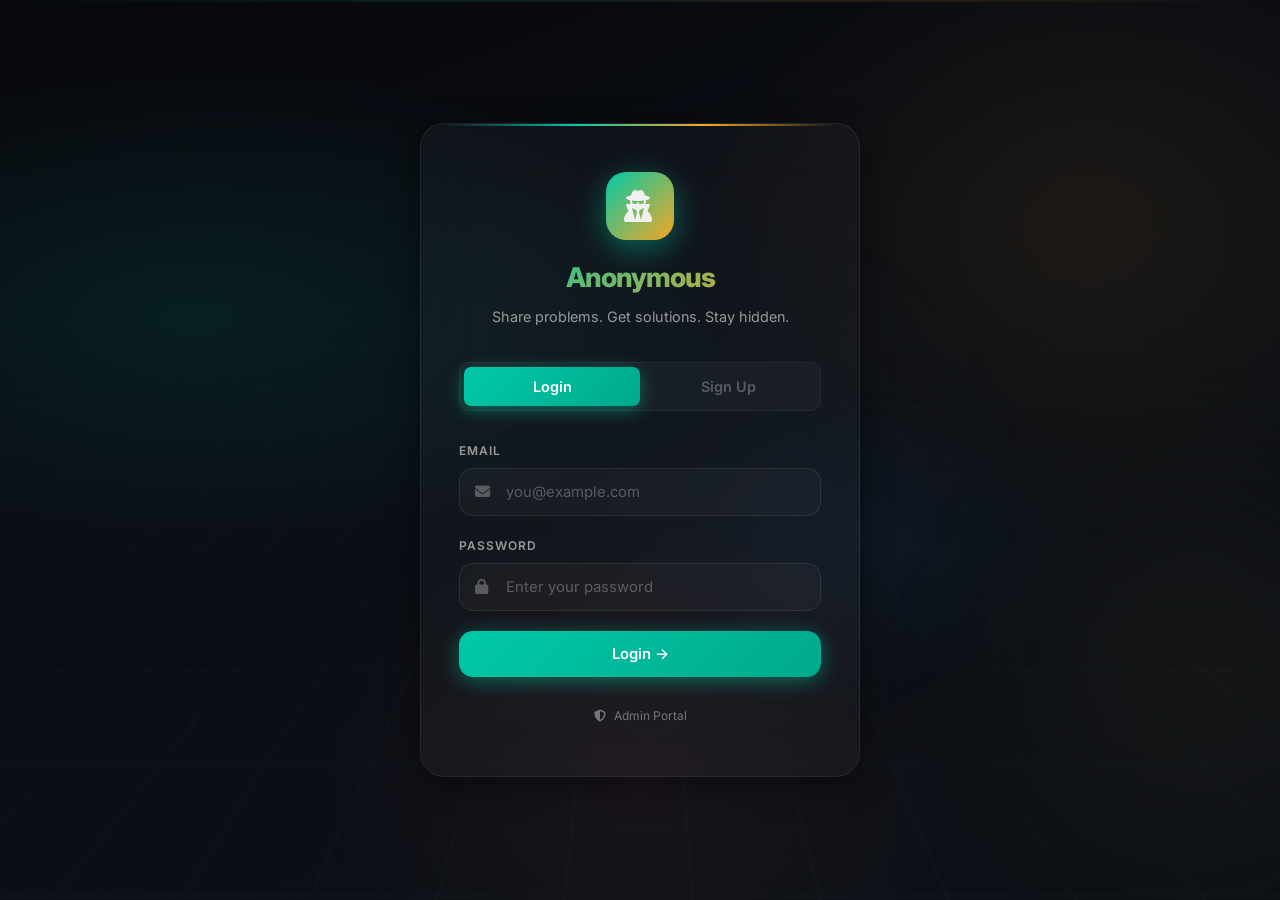
==== src/main/resources/static/index.html @ 9ffe168e "Move frontend to static resources for native Spring Boot serving and update Dockerfile" ====
<!DOCTYPE html>
<html lang="en">
<head>
  <meta charset="UTF-8">
  <meta name="viewport" content="width=device-width, initial-scale=1.0">
  <title>Anonymous &middot; Login</title>
  <link rel="stylesheet" href="css/glass.css">
  <link rel="stylesheet" href="https://cdnjs.cloudflare.com/ajax/libs/font-awesome/6.4.0/css/all.min.css">
</head>
<body data-page="auth">

  <div class="mesh-bg"></div>
  <div class="glow-orb"></div>
  <div class="glow-orb"></div>
  <div class="glow-orb"></div>
  <div class="scan-line"></div>

  <div class="auth-page page-wrapper">
    <div class="auth-glass glass-static">

      <div class="auth-logo">
        <div class="auth-logo-icon"><i class="fa-solid fa-user-secret"></i></div>
        <h1>Anonymous</h1>
        <p>Share problems. Get solutions. Stay hidden.</p>
      </div>

      <div class="auth-switcher">
        <button class="auth-switcher-btn active" id="tabLogin">Login</button>
        <button class="auth-switcher-btn" id="tabSignup">Sign Up</button>
      </div>

      <form id="formLogin">
        <div class="field">
          <label class="field-label">Email</label>
          <div class="field-input-wrap">
            <span class="field-icon"><i class="fa-solid fa-envelope"></i></span>
            <input class="field-input" type="email" id="lEmail" placeholder="you@example.com" required>
          </div>
        </div>
        <div class="field">
          <label class="field-label">Password</label>
          <div class="field-input-wrap">
            <span class="field-icon"><i class="fa-solid fa-lock"></i></span>
            <input class="field-input" type="password" id="lPass" placeholder="Enter your password" required>
          </div>
        </div>
        <button type="submit" class="btn btn-glow">Login →</button>
      </form>

      <form id="formSignup" class="hidden">
        <div class="field">
          <label class="field-label">Email</label>
          <div class="field-input-wrap">
            <span class="field-icon"><i class="fa-solid fa-envelope"></i></span>
            <input class="field-input" type="email" id="sEmail" placeholder="you@example.com" required>
          </div>
        </div>
        <div class="field">
          <label class="field-label">Password</label>
          <div class="field-input-wrap">
            <span class="field-icon"><i class="fa-solid fa-lock"></i></span>
            <input class="field-input" type="password" id="sPass" placeholder="Min 6 characters" required>
          </div>
        </div>
        <div class="field">
          <label class="field-label">Confirm Password</label>
          <div class="field-input-wrap">
            <span class="field-icon"><i class="fa-solid fa-lock"></i></span>
            <input class="field-input" type="password" id="sConfirm" placeholder="Re-enter password" required>
          </div>
        </div>

        <div class="field" style="display: flex; align-items: center; gap: 8px; margin-top: 10px; margin-bottom: 20px;">
          <input type="checkbox" id="termsCheck" required style="cursor: pointer;">
          <label for="termsCheck" style="font-size: 0.85rem; color: var(--text-2); cursor: pointer;">
            I agree to the <a href="#" style="color: var(--accent-1); text-decoration: underline;">Community Rules & Terms</a>
          </label>
        </div>

        <button type="submit" class="btn btn-glow">Create Account →</button>
      </form>

      <form id="formVerify" class="hidden">
        <div class="auth-logo" style="margin-bottom: 20px;">
           <p id="verifyMsg" style="font-size: 0.9rem; color: var(--accent-1);">Verification code sent to your email.</p>
        </div>
        <div class="field">
          <label class="field-label">6-Digit Code</label>
          <div class="field-input-wrap">
            <span class="field-icon"><i class="fa-solid fa-key"></i></span>
            <input class="field-input" type="text" id="vOtp" placeholder="Enter OTP" maxlength="6" required style="letter-spacing: 8px; text-align: center; font-weight: bold; font-size: 1.2rem;">
          </div>
        </div>
        <button type="submit" class="btn btn-glow">Verify & Continue →</button>
        <p style="text-align: center; margin-top: 15px; font-size: 0.8rem; color: var(--text-2);">
          Didn't get the code? <a href="#" id="resendBtn" style="color: var(--accent-1);">Resend OTP</a>
        </p>
      </form>

      <div style="margin-top: 25px; text-align: center;">
        <a href="admin.html" style="color: rgba(255,255,255,0.4); font-size: 0.75rem; text-decoration: none; transition: 0.3s;"><i class="fa-solid fa-shield-halved"></i> Admin Portal</a>
      </div>

    </div>
  </div>

  <script src="js/glass-app.js"></script>
</body>
</html>
---- src/main/resources/static/css/glass.css ----
@import url('https://fonts.googleapis.com/css2?family=Inter:wght@300;400;500;600;700;800;900&display=swap');

/* ═══════════════════════════════════════
   RESET & VARIABLES
   ═══════════════════════════════════════ */
   *,
   *::before,
   *::after {
     margin: 0;
     padding: 0;
     box-sizing: border-box;
   }
   
   :root {
     --accent: #00C9A7;
     --accent-light: #00E8C6;
     --accent-glow: rgba(0, 201, 167, 0.45);
     --accent-2: #F5A623;
     --accent-2-light: #FFBE4F;
     --accent-2-glow: rgba(245, 166, 35, 0.35);
     --accent-3: #FF6B6B;
     --accent-3-glow: rgba(255, 107, 107, 0.3);
     --glass-bg: rgba(255, 255, 255, 0.03);
     --glass-bg-hover: rgba(255, 255, 255, 0.07);
     --glass-border: rgba(255, 255, 255, 0.07);
     --glass-border-hover: rgba(255, 255, 255, 0.15);
     --glass-blur: 28px;
     --text: #F0F0F0;
     --text-dim: rgba(240, 240, 240, 0.6);
     --text-muted: rgba(240, 240, 240, 0.3);
     --danger: #FF6B6B;
     --success: #00C9A7;
     --warning: #F5A623;
     --info: #4DA6FF;
     --radius-xl: 24px;
     --radius-lg: 20px;
     --radius-md: 14px;
     --radius-sm: 10px;
     --radius-full: 50px;
     --shadow: 0 8px 32px rgba(0, 0, 0, 0.45);
     --shadow-glow: 0 0 40px rgba(0, 201, 167, 0.12);
     --transition: 0.35s cubic-bezier(0.25, 0.46, 0.45, 0.94);
     --font: 'Inter', -apple-system, BlinkMacSystemFont, 'Segoe UI', sans-serif;
   }
   
   /* @import moved to top of file for correct CSS behavior */
   
   html { scroll-behavior: smooth; }
   
   body {
     font-family: var(--font);
     color: var(--text);
     min-height: 100vh;
     overflow-x: hidden;
     line-height: 1.6;
     -webkit-font-smoothing: antialiased;
     background: #07080D;
   }
   
   a { text-decoration: none; color: inherit; }
   .hidden { display: none !important; }
   
   /* ═══════════════════════════════════════
      MESH GRADIENT BACKGROUND
      ═══════════════════════════════════════ */
   .mesh-bg {
     position: fixed;
     inset: 0;
     z-index: 0;
     pointer-events: none;
     overflow: hidden;
     background:
       radial-gradient(ellipse 80% 50% at 15% 35%, rgba(0, 201, 167, 0.1) 0%, transparent 55%),
       radial-gradient(ellipse 60% 70% at 85% 25%, rgba(245, 166, 35, 0.08) 0%, transparent 50%),
       radial-gradient(ellipse 50% 60% at 50% 85%, rgba(255, 107, 107, 0.06) 0%, transparent 50%),
       radial-gradient(ellipse 40% 40% at 70% 60%, rgba(77, 166, 255, 0.05) 0%, transparent 40%),
       linear-gradient(160deg, #07080D 0%, #0A0D14 40%, #0D1117 100%);
   }
   
   /* Hex Grid */
   .mesh-bg::before {
     content: '';
     position: absolute;
     inset: -50%;
     background-image:
       linear-gradient(rgba(0, 201, 167, 0.025) 1px, transparent 1px),
       linear-gradient(90deg, rgba(0, 201, 167, 0.025) 1px, transparent 1px);
     background-size: 50px 50px;
     animation: gridDrift 25s linear infinite;
     transform: perspective(500px) rotateX(60deg);
     transform-origin: center center;
   }
   
   @keyframes gridDrift {
     0% { transform: perspective(500px) rotateX(60deg) translateY(0); }
     100% { transform: perspective(500px) rotateX(60deg) translateY(50px); }
   }
   
   /* Star Particles */
   .mesh-bg::after {
     content: '';
     position: absolute;
     inset: 0;
     background-image:
       radial-gradient(1px 1px at 10% 20%, rgba(0, 232, 198, 0.35) 0%, transparent 100%),
       radial-gradient(1px 1px at 30% 60%, rgba(245, 166, 35, 0.3) 0%, transparent 100%),
       radial-gradient(1px 1px at 50% 30%, rgba(255, 255, 255, 0.2) 0%, transparent 100%),
       radial-gradient(1px 1px at 70% 70%, rgba(0, 201, 167, 0.3) 0%, transparent 100%),
       radial-gradient(1px 1px at 90% 40%, rgba(255, 255, 255, 0.2) 0%, transparent 100%),
       radial-gradient(1.5px 1.5px at 15% 80%, rgba(255, 107, 107, 0.25) 0%, transparent 100%),
       radial-gradient(1px 1px at 85% 15%, rgba(245, 166, 35, 0.25) 0%, transparent 100%),
       radial-gradient(1px 1px at 45% 85%, rgba(0, 201, 167, 0.2) 0%, transparent 100%),
       radial-gradient(1px 1px at 65% 10%, rgba(255, 255, 255, 0.15) 0%, transparent 100%),
       radial-gradient(1.5px 1.5px at 25% 45%, rgba(77, 166, 255, 0.2) 0%, transparent 100%);
     animation: twinkle 8s ease-in-out infinite alternate;
   }
   
   @keyframes twinkle {
     0% { opacity: 0.5; }
     50% { opacity: 1; }
     100% { opacity: 0.6; }
   }
   
   /* Glow Orbs */
   .glow-orb {
     position: fixed;
     border-radius: 50%;
     filter: blur(100px);
     pointer-events: none;
     z-index: 0;
     animation: orbPulse 12s ease-in-out infinite alternate;
     will-change: transform, opacity;
   }
   
   .glow-orb:nth-child(1) {
     width: 400px; height: 400px;
     background: rgba(0, 201, 167, 0.06);
     top: -5%; left: -5%;
     animation-duration: 15s;
   }
   
   .glow-orb:nth-child(2) {
     width: 300px; height: 300px;
     background: rgba(245, 166, 35, 0.05);
     bottom: 10%; right: -5%;
     animation-duration: 18s;
     animation-delay: -4s;
   }
   
   .glow-orb:nth-child(3) {
     width: 250px; height: 250px;
     background: rgba(77, 166, 255, 0.04);
     top: 40%; left: 50%;
     animation-duration: 20s;
     animation-delay: -8s;
   }
   
   @keyframes orbPulse {
     0% { opacity: 0.4; transform: scale(1); }
     50% { opacity: 0.8; transform: scale(1.15); }
     100% { opacity: 0.5; transform: scale(0.95); }
   }
   
   /* Scan Line */
   .scan-line {
     position: fixed;
     top: 0; left: 0; right: 0;
     height: 2px;
     background: linear-gradient(90deg, transparent, var(--accent), var(--accent-2), transparent);
     opacity: 0.12;
     z-index: 0;
     animation: scanMove 7s linear infinite;
     pointer-events: none;
     will-change: top;
   }
   
   @keyframes scanMove {
     0% { top: -2px; }
     100% { top: 100vh; }
   }
   
   /* ═══════════════════════════════════════
      GLASS CARD
      ═══════════════════════════════════════ */
   .glass {
     background: var(--glass-bg);
     backdrop-filter: blur(var(--glass-blur));
     -webkit-backdrop-filter: blur(var(--glass-blur));
     border: 1px solid var(--glass-border);
     border-radius: var(--radius-xl);
     box-shadow: var(--shadow);
     transition: var(--transition);
   }
   
   .glass:hover {
     background: var(--glass-bg-hover);
     border-color: var(--glass-border-hover);
     box-shadow: var(--shadow), var(--shadow-glow);
     transform: translateY(-3px);
   }
   
   .glass-static {
     background: var(--glass-bg);
     backdrop-filter: blur(var(--glass-blur));
     -webkit-backdrop-filter: blur(var(--glass-blur));
     border: 1px solid var(--glass-border);
     border-radius: var(--radius-xl);
     box-shadow: var(--shadow);
   }
   
   /* ═══════════════════════════════════════
      PAGE TRANSITIONS
      ═══════════════════════════════════════ */
   .page-wrapper {
     position: relative;
     z-index: 1;
     animation: fadeUp 0.6s cubic-bezier(0.16, 1, 0.3, 1) both;
   }
   
   @keyframes fadeUp {
     from { opacity: 0; transform: translateY(40px) scale(0.98); }
     to { opacity: 1; transform: translateY(0) scale(1); }
   }
   
   /* ═══════════════════════════════════════
      NAVBAR
      ═══════════════════════════════════════ */
   .nav {
     position: sticky;
     top: 0;
     z-index: 200;
     padding: 14px 0;
   }
   
   .nav-inner {
     max-width: 1280px;
     margin: 0 auto;
     padding: 10px 28px;
     display: flex;
     justify-content: space-between;
     align-items: center;
     background: rgba(7, 8, 13, 0.75);
     backdrop-filter: blur(30px);
     -webkit-backdrop-filter: blur(30px);
     border: 1px solid rgba(255, 255, 255, 0.05);
     border-radius: var(--radius-full);
   }
   
   .nav-brand {
     display: flex;
     align-items: center;
     gap: 12px;
     font-weight: 800;
     font-size: 1.15rem;
     letter-spacing: -0.5px;
   }
   
   .nav-brand-icon {
     width: 36px; height: 36px;
     background: linear-gradient(135deg, var(--accent), var(--accent-2));
     border-radius: 11px;
     display: grid;
     place-items: center;
     font-size: 1rem;
     box-shadow: 0 4px 15px var(--accent-glow);
   }
   
   .nav-links {
     display: flex;
     align-items: center;
     gap: 6px;
   }
   
   .nav-link {
     padding: 8px 18px;
     border-radius: var(--radius-full);
     font-size: 0.85rem;
     font-weight: 500;
     color: var(--text-dim);
     transition: var(--transition);
     cursor: pointer;
     border: none;
     background: none;
   }
   
   .nav-link:hover,
   .nav-link.active {
     color: var(--text);
     background: rgba(255, 255, 255, 0.06);
   }
   
   /* ═══════════════════════════════════════
      DROPDOWN MENU (Profile & Category)
      ═══════════════════════════════════════ */
   .dropdown {
     position: relative;
   }
   
   .dropdown-trigger {
     display: flex;
     align-items: center;
     gap: 8px;
     padding: 6px 16px 6px 8px;
     background: rgba(255, 255, 255, 0.05);
     border: 1px solid rgba(255, 255, 255, 0.08);
     border-radius: var(--radius-full);
     cursor: pointer;
     transition: var(--transition);
     font-family: var(--font);
     font-size: 0.85rem;
     font-weight: 500;
     color: var(--text);
   }
   
   .dropdown-trigger:hover {
     background: rgba(255, 255, 255, 0.1);
     border-color: rgba(255, 255, 255, 0.15);
   }
   
   .dropdown-trigger .trigger-avatar {
     width: 30px; height: 30px;
     background: linear-gradient(135deg, var(--accent), var(--accent-2));
     border-radius: 50%;
     display: grid;
     place-items: center;
     font-size: 0.75rem;
     font-weight: 700;
   }
   
   .dropdown-trigger .trigger-arrow {
     font-size: 0.6rem;
     transition: var(--transition);
     margin-left: 4px;
   }
   
   .dropdown.open .trigger-arrow {
     transform: rotate(180deg);
   }
   
   .dropdown-trigger .trigger-icon {
     width: 30px; height: 30px;
     background: rgba(0, 201, 167, 0.12);
     border-radius: var(--radius-sm);
     display: grid;
     place-items: center;
     font-size: 0.85rem;
   }
   
   .dropdown-menu {
     position: absolute;
     top: calc(100% + 10px);
     right: 0;
     min-width: 240px;
     background: rgba(12, 14, 22, 0.96);
     backdrop-filter: blur(30px);
     -webkit-backdrop-filter: blur(30px);
     border: 1px solid rgba(255, 255, 255, 0.08);
     border-radius: var(--radius-lg);
     box-shadow: 0 20px 60px rgba(0, 0, 0, 0.6), 0 0 30px rgba(0, 201, 167, 0.06);
     padding: 8px;
     opacity: 0;
     visibility: hidden;
     transform: translateY(-10px) scale(0.96);
     transition: var(--transition);
     z-index: 300;
   }
   
   .dropdown.open .dropdown-menu {
     opacity: 1;
     visibility: visible;
     transform: translateY(0) scale(1);
   }
   
   .dropdown-menu.left-align {
     left: 0;
     right: auto;
   }
   
   .dropdown-header {
     padding: 14px 16px;
     border-bottom: 1px solid rgba(255, 255, 255, 0.06);
     margin-bottom: 6px;
   }
   
   .dropdown-header .dh-name {
     font-weight: 700;
     font-size: 0.95rem;
     margin-bottom: 2px;
   }
   
   .dropdown-header .dh-email {
     font-size: 0.78rem;
     color: var(--text-muted);
   }
   
   .dropdown-header .dh-badge {
     display: inline-flex;
     align-items: center;
     gap: 4px;
     margin-top: 8px;
     padding: 3px 10px;
     background: rgba(0, 201, 167, 0.12);
     border-radius: var(--radius-full);
     font-size: 0.7rem;
     font-weight: 600;
     color: var(--success);
   }
   
   .dropdown-item {
     display: flex;
     align-items: center;
     gap: 12px;
     width: 100%;
     padding: 11px 16px;
     border: none;
     background: none;
     color: var(--text-dim);
     font-family: var(--font);
     font-size: 0.88rem;
     font-weight: 500;
     cursor: pointer;
     border-radius: var(--radius-sm);
     transition: var(--transition);
     text-align: left;
   }
   
   .dropdown-item:hover {
     background: rgba(255, 255, 255, 0.06);
     color: var(--text);
   }
   
   .dropdown-item .di-icon {
     width: 32px; height: 32px;
     background: rgba(255, 255, 255, 0.04);
     border-radius: var(--radius-sm);
     display: grid;
     place-items: center;
     font-size: 0.9rem;
     flex-shrink: 0;
   }
   
   .dropdown-item.active {
     background: rgba(0, 201, 167, 0.08);
     color: var(--accent-light);
   }
   
   .dropdown-item.active .di-icon {
     background: rgba(0, 201, 167, 0.15);
   }
   
   .dropdown-item.danger { color: var(--danger); }
   .dropdown-item.danger:hover { background: rgba(255, 107, 107, 0.1); }
   
   .dropdown-divider {
     height: 1px;
     background: rgba(255, 255, 255, 0.06);
     margin: 6px 0;
   }
   
   /* Category label on dropdown trigger */
   .cat-label {
     max-width: 100px;
     overflow: hidden;
     text-overflow: ellipsis;
     white-space: nowrap;
   }
   
   /* ═══════════════════════════════════════
      CONTAINER
      ═══════════════════════════════════════ */
   .container {
     max-width: 1280px;
     margin: 0 auto;
     padding: 0 24px;
   }
   
   /* ═══════════════════════════════════════
      AUTH PAGE
      ═══════════════════════════════════════ */
   .auth-page {
     min-height: 100vh;
     display: grid;
     place-items: center;
     padding: 24px;
   }
   
   .auth-glass {
     width: 100%;
     max-width: 440px;
     padding: 48px 38px;
     position: relative;
     overflow: hidden;
   }
   
   .auth-glass::after {
     content: '';
     position: absolute;
     top: 0; left: 0; right: 0;
     height: 2px;
     background: linear-gradient(90deg, transparent 5%, var(--accent) 35%, var(--accent-2) 65%, transparent 95%);
   }
   
   .auth-logo {
     text-align: center;
     margin-bottom: 34px;
   }
   
   .auth-logo-icon {
     width: 68px; height: 68px;
     background: linear-gradient(135deg, var(--accent), var(--accent-2));
     border-radius: 20px;
     display: grid;
     place-items: center;
     font-size: 2rem;
     margin: 0 auto 16px;
     box-shadow: 0 8px 30px var(--accent-glow);
     animation: logoBreath 4s ease-in-out infinite alternate;
   }
   
   @keyframes logoBreath {
     from { box-shadow: 0 8px 30px var(--accent-glow); transform: scale(1); }
     to { box-shadow: 0 12px 50px rgba(0, 201, 167, 0.5); transform: scale(1.04); }
   }
   
   .auth-logo h1 {
     font-size: 1.7rem;
     font-weight: 800;
     letter-spacing: -1px;
     background: linear-gradient(135deg, var(--accent), var(--accent-2));
     -webkit-background-clip: text;
     -webkit-text-fill-color: transparent;
     background-clip: text;
   }
   
   .auth-logo p {
     color: var(--text-dim);
     font-size: 0.9rem;
     margin-top: 5px;
   }
   
   /* Switcher */
   .auth-switcher {
     display: flex;
     background: rgba(255, 255, 255, 0.03);
     border-radius: var(--radius-sm);
     padding: 4px;
     margin-bottom: 30px;
     border: 1px solid rgba(255, 255, 255, 0.05);
   }
   
   .auth-switcher-btn {
     flex: 1;
     padding: 11px;
     text-align: center;
     font-weight: 600;
     font-size: 0.9rem;
     color: var(--text-muted);
     border: none;
     background: none;
     border-radius: 7px;
     cursor: pointer;
     transition: var(--transition);
     font-family: var(--font);
   }
   
   .auth-switcher-btn.active {
     background: linear-gradient(135deg, var(--accent), #00a98c);
     color: #fff;
     box-shadow: 0 4px 18px var(--accent-glow);
   }
   
   /* ═══════════════════════════════════════
      FORM ELEMENTS
      ═══════════════════════════════════════ */
   .field {
     margin-bottom: 20px;
   }
   
   .field-label {
     display: block;
     font-size: 0.75rem;
     font-weight: 600;
     color: var(--text-dim);
     text-transform: uppercase;
     letter-spacing: 1px;
     margin-bottom: 8px;
   }
   
   .field-input-wrap {
     position: relative;
   }
   
   .field-icon {
     position: absolute;
     left: 16px;
     top: 50%;
     transform: translateY(-50%);
     font-size: 0.95rem;
     color: var(--text-muted);
     pointer-events: none;
     transition: var(--transition);
   }
   
   .field-input {
     width: 100%;
     padding: 14px 16px 14px 46px;
     background: rgba(255, 255, 255, 0.03);
     border: 1px solid rgba(255, 255, 255, 0.08);
     border-radius: var(--radius-md);
     color: var(--text);
     font-size: 0.93rem;
     font-family: var(--font);
     outline: none;
     transition: var(--transition);
   }
   
   .field-input:focus {
     border-color: var(--accent);
     background: rgba(0, 201, 167, 0.04);
     box-shadow: 0 0 0 4px rgba(0, 201, 167, 0.08);
   }
   
   .field-input:focus ~ .field-icon {
     color: var(--accent-light);
   }
   
   .field-input::placeholder { color: var(--text-muted); }
   .field-input--plain { padding-left: 16px; }
   
   .field-textarea {
     width: 100%;
     padding: 16px;
     background: rgba(255, 255, 255, 0.03);
     border: 1px solid rgba(255, 255, 255, 0.08);
     border-radius: var(--radius-md);
     color: var(--text);
     font-size: 0.93rem;
     font-family: var(--font);
     outline: none;
     transition: var(--transition);
     min-height: 130px;
     resize: vertical;
     line-height: 1.7;
   }
   
   .field-textarea:focus {
     border-color: var(--accent);
     background: rgba(0, 201, 167, 0.04);
     box-shadow: 0 0 0 4px rgba(0, 201, 167, 0.08);
   }
   
   .field-textarea::placeholder { color: var(--text-muted); }
   
   /* ═══════════════════════════════════════
      BUTTONS
      ═══════════════════════════════════════ */
   .btn {
     display: inline-flex;
     align-items: center;
     justify-content: center;
     gap: 8px;
     padding: 14px 28px;
     font-family: var(--font);
     font-size: 0.93rem;
     font-weight: 600;
     border: none;
     border-radius: var(--radius-md);
     cursor: pointer;
     transition: var(--transition);
     position: relative;
     overflow: hidden;
   }
   
   .btn::after {
     content: '';
     position: absolute;
     inset: 0;
     background: linear-gradient(135deg, rgba(255,255,255,0.12), transparent);
     opacity: 0;
     transition: var(--transition);
   }
   
   .btn:hover::after { opacity: 1; }
   
   .btn-glow {
     background: linear-gradient(135deg, var(--accent), #00a98c);
     color: #fff;
     box-shadow: 0 4px 20px var(--accent-glow);
     width: 100%;
   }
   
   .btn-glow:hover {
     transform: translateY(-3px);
     box-shadow: 0 8px 40px rgba(0, 201, 167, 0.5);
   }
   
   .btn-glow:active { transform: translateY(-1px); }
   
   .btn-amber {
     background: linear-gradient(135deg, var(--accent-2), #e09422);
     color: #fff;
     box-shadow: 0 4px 20px var(--accent-2-glow);
   }
   
   .btn-amber:hover {
     transform: translateY(-3px);
     box-shadow: 0 8px 35px rgba(245, 166, 35, 0.5);
   }
   
   .btn-ghost {
     background: rgba(255, 255, 255, 0.04);
     color: var(--text);
     border: 1px solid rgba(255, 255, 255, 0.08);
   }
   
   .btn-ghost:hover {
     background: rgba(255, 255, 255, 0.1);
     border-color: rgba(255, 255, 255, 0.15);
     transform: translateY(-2px);
   }
   
   .btn-sm {
     padding: 9px 18px;
     font-size: 0.82rem;
     border-radius: var(--radius-sm);
   }
   
   .btn-pill { border-radius: var(--radius-full); }
   
   /* ═══════════════════════════════════════
      USERNAME PAGE
      ═══════════════════════════════════════ */
   .username-page {
     min-height: 100vh;
     display: grid;
     place-items: center;
     padding: 24px;
   }
   
   .username-glass {
     width: 100%;
     max-width: 500px;
     padding: 48px 40px;
     text-align: center;
   }
   
   .username-emoji {
     font-size: 3.8rem;
     margin-bottom: 14px;
     animation: maskFloat 3s ease-in-out infinite;
   }
   
   @keyframes maskFloat {
     0%, 100% { transform: translateY(0) rotate(0deg); }
     33% { transform: translateY(-8px) rotate(-3deg); }
     66% { transform: translateY(-4px) rotate(3deg); }
   }
   
   .username-glass h2 {
     font-size: 1.5rem;
     font-weight: 800;
     letter-spacing: -0.5px;
     margin-bottom: 6px;
   }
   
   .username-glass .subtitle {
     color: var(--text-dim);
     font-size: 0.9rem;
     margin-bottom: 30px;
     line-height: 1.6;
   }
   
   .gen-badge {
     display: inline-flex;
     align-items: center;
     gap: 10px;
     background: rgba(0, 201, 167, 0.1);
     border: 1px dashed rgba(0, 201, 167, 0.35);
     padding: 14px 28px;
     border-radius: var(--radius-full);
     margin-bottom: 18px;
     font-size: 1.08rem;
     font-weight: 700;
     color: var(--accent-light);
     letter-spacing: 0.3px;
     transition: var(--transition);
   }
   
   .gen-badge.pop { animation: popBounce 0.4s ease; }
   
   @keyframes popBounce {
     0% { transform: scale(0.8); opacity: 0.4; }
     60% { transform: scale(1.1); }
     100% { transform: scale(1); opacity: 1; }
   }
   
   .divider-or {
     display: flex;
     align-items: center;
     gap: 16px;
     margin: 24px 0;
     color: var(--text-muted);
     font-size: 0.75rem;
     text-transform: uppercase;
     letter-spacing: 2px;
   }
   
   .divider-or::before,
   .divider-or::after {
     content: '';
     flex: 1;
     height: 1px;
     background: rgba(255, 255, 255, 0.06);
   }
   
   /* ═══════════════════════════════════════
      DASHBOARD
      ═══════════════════════════════════════ */
   .dash-section {
     padding: 50px 0 120px;
   }
   
   .dash-hero {
     text-align: center;
     margin-bottom: 50px;
   }
   
   .dash-hero h1 {
     font-size: 2.3rem;
     font-weight: 900;
     letter-spacing: -1.5px;
     margin-bottom: 6px;
   }
   
   .dash-hero h1 span {
     background: linear-gradient(135deg, var(--accent), var(--accent-2), var(--accent-3));
     -webkit-background-clip: text;
     -webkit-text-fill-color: transparent;
     background-clip: text;
   }
   
   .dash-hero p {
     color: var(--text-dim);
     font-size: 1.05rem;
   }
   
   .stats-row {
     display: grid;
     grid-template-columns: repeat(4, 1fr);
     gap: 20px;
     margin-bottom: 50px;
   }
   
   .stat-glass {
     padding: 28px 22px;
     text-align: center;
     cursor: default;
   }
   
   .stat-glass .stat-emoji {
     font-size: 2.2rem;
     margin-bottom: 10px;
     display: block;
   }
   
   .stat-glass .stat-val {
     font-size: 2.4rem;
     font-weight: 900;
     letter-spacing: -2px;
     background: linear-gradient(135deg, var(--accent), var(--accent-2));
     -webkit-background-clip: text;
     -webkit-text-fill-color: transparent;
     background-clip: text;
     line-height: 1.1;
   }
   
   .stat-glass .stat-lbl {
     color: var(--text-dim);
     font-size: 0.8rem;
     margin-top: 6px;
     font-weight: 500;
   }
   
   .dash-cta { text-align: center; }
   
   /* ═══════════════════════════════════════
      COMMUNITY LAYOUT
      ═══════════════════════════════════════ */
   .community-section {
     padding: 28px 0 120px;
   }
   
   .community-grid {
     display: grid;
     grid-template-columns: 250px 1fr;
     gap: 26px;
     align-items: start;
   }
   
   .community-grid aside {
     position: sticky;
     top: 88px;
     max-height: calc(100vh - 120px);
     overflow-y: auto;
     display: flex;
     flex-direction: column;
     gap: 14px;
   }
   
   /* Hide scrollbar for cleaner look if it needs to scroll */
   .community-grid aside::-webkit-scrollbar {
     display: none;
   }
   .community-grid aside {
     -ms-overflow-style: none;
     scrollbar-width: none;
   }
   
   /* Sidebar */
   .sidebar-glass {
     padding: 22px;
   }
   
   .sidebar-title {
     font-size: 0.7rem;
     font-weight: 700;
     text-transform: uppercase;
     letter-spacing: 1.5px;
     color: var(--text-muted);
     margin-bottom: 14px;
   }
   
   .filter-item {
     display: flex;
     align-items: center;
     gap: 10px;
     width: 100%;
     padding: 10px 14px;
     border: none;
     background: none;
     color: var(--text-dim);
     font-family: var(--font);
     font-size: 0.85rem;
     font-weight: 500;
     cursor: pointer;
     border-radius: var(--radius-sm);
     transition: var(--transition);
     text-align: left;
     position: relative;
   }
   
   .filter-item:hover {
     background: rgba(255, 255, 255, 0.04);
     color: var(--text);
   }
   
   .filter-item.active {
     background: rgba(0, 201, 167, 0.1);
     color: var(--text);
   }
   
   .filter-item.active::before {
     content: '';
     position: absolute;
     left: 0; top: 6px; bottom: 6px;
     width: 3px;
     background: var(--accent);
     border-radius: 3px;
   }
   
   .filter-item .f-count {
     margin-left: auto;
     font-size: 0.7rem;
     background: rgba(255, 255, 255, 0.04);
     padding: 2px 9px;
     border-radius: var(--radius-full);
     color: var(--text-muted);
   }
   
   .rules-glass {
     padding: 18px;
     margin-top: 0; 
   }
   
   .rules-glass p {
     font-size: 0.8rem;
     color: var(--text-dim);
     line-height: 2;
   }
   
   /* Feed */
   .feed { min-width: 0; }

   /* Search Bar */
   .search-bar-section {
     margin-bottom: 22px;
   }

   .search-bar-glass {
     padding: 14px 20px;
   }

   .search-input-wrapper {
     position: relative;
     display: flex;
     align-items: center;
   }

   .search-icon {
     position: absolute;
     left: 12px;
     font-size: 0.95rem;
     color: var(--text-muted);
     pointer-events: none;
     transition: var(--transition);
   }

   .search-input {
     width: 100%;
     padding: 11px 16px 11px 40px;
     background: rgba(0, 201, 167, 0.03);
     border: 1px solid rgba(0, 201, 167, 0.2);
     border-radius: var(--radius-md);
     color: var(--text);
     font-size: 0.93rem;
     font-family: var(--font);
     outline: none;
     transition: var(--transition);
   }

   .search-input::placeholder {
     color: var(--text-muted);
   }

   .search-input:focus {
     border-color: var(--accent);
     background: rgba(0, 201, 167, 0.08);
     box-shadow: 0 0 0 3px rgba(0, 201, 167, 0.12);
   }

   .search-input:focus ~ .search-icon {
     color: var(--accent-light);
   }

   .search-clear-btn {
     position: absolute;
     right: 12px;
     width: 28px;
     height: 28px;
     border: none;
     background: rgba(255, 107, 107, 0.12);
     border-radius: var(--radius-sm);
     color: var(--danger);
     cursor: pointer;
     display: flex;
     align-items: center;
     justify-content: center;
     transition: var(--transition);
   }

   .search-clear-btn:hover {
     background: var(--danger);
     color: white;
   }

   /* Search Suggestions */
   .search-suggestions {
     margin-top: 15px;
     padding-top: 15px;
     border-top: 1px solid var(--glass-border);
     animation: fadeInDown 0.3s ease;
   }

   .suggestion-header {
     font-size: 0.75rem;
     text-transform: uppercase;
     letter-spacing: 1px;
     color: var(--text-muted);
     margin-bottom: 12px;
     font-weight: 600;
   }

   .suggestion-chips {
     display: flex;
     flex-wrap: wrap;
     gap: 8px;
   }

   .suggestion-chip {
     padding: 6px 14px;
     background: rgba(255, 255, 255, 0.05);
     border: 1px solid var(--glass-border);
     border-radius: var(--radius-full);
     font-size: 0.82rem;
     color: var(--text-dim);
     cursor: pointer;
     transition: var(--transition);
     user-select: none;
   }

   .suggestion-chip:hover {
     background: rgba(0, 201, 167, 0.1);
     border-color: var(--accent);
     color: var(--accent-light);
     transform: translateY(-2px);
   }

   @keyframes fadeInDown {
     from { opacity: 0; transform: translateY(-10px); }
     to { opacity: 1; transform: translateY(0); }
   }
   
   /* Composer */
   .composer-glass {
     padding: 26px;
     margin-bottom: 22px;
     position: relative;
     overflow: hidden;
   }
   
   .composer-glass::before {
     content: '';
     position: absolute;
     top: 0; left: 0; right: 0;
     height: 2px;
     background: linear-gradient(90deg, var(--accent), var(--accent-2));
     opacity: 0.6;
   }
   
   .composer-header {
     display: flex;
     align-items: center;
     gap: 14px;
     margin-bottom: 20px;
   }
   
   .composer-avatar {
     width: 44px; height: 44px;
     background: linear-gradient(135deg, var(--accent), var(--accent-2));
     border-radius: 50%;
     display: grid;
     place-items: center;
     font-size: 1.3rem;
     flex-shrink: 0;
   }
   
   .composer-header span {
     color: var(--text-dim);
     font-size: 0.92rem;
   }
   
   .tag-row {
     display: flex;
     gap: 8px;
     flex-wrap: wrap;
     margin-bottom: 16px;
   }
   
   .tag-chip {
     padding: 7px 16px;
     border-radius: var(--radius-full);
     font-size: 0.78rem;
     font-weight: 600;
     font-family: var(--font);
     cursor: pointer;
     border: 1px solid rgba(255, 255, 255, 0.08);
     background: rgba(255, 255, 255, 0.03);
     color: var(--text-dim);
     transition: var(--transition);
   }
   
   .tag-chip:hover {
     background: rgba(255, 255, 255, 0.06);
     color: var(--text);
   }
   
   .tag-chip.active {
     border-color: var(--accent);
     color: var(--accent-light);
     background: rgba(0, 201, 167, 0.1);
   }

   /* Keyword Tags Input */
   .keyword-tags-input-wrapper {
     background: rgba(255, 255, 255, 0.03);
     border: 1px solid var(--glass-border);
     border-radius: var(--radius-md);
     padding: 8px 12px;
     display: flex;
     flex-wrap: wrap;
     gap: 8px;
     min-height: 48px;
     transition: var(--transition);
   }

   .keyword-tags-input-wrapper:focus-within {
     border-color: var(--accent);
     background: rgba(255, 255, 255, 0.06);
     box-shadow: 0 0 0 3px rgba(0, 201, 167, 0.1);
   }

   .keyword-tags {
     display: flex;
     flex-wrap: wrap;
     gap: 6px;
   }

   .keyword-tag {
     background: rgba(0, 201, 167, 0.15);
     color: var(--accent-light);
     padding: 4px 10px;
     border-radius: var(--radius-sm);
     font-size: 0.75rem;
     display: flex;
     align-items: center;
     gap: 6px;
     border: 1px solid rgba(0, 201, 167, 0.2);
   }

   .keyword-tag i {
     font-size: 0.7rem;
     cursor: pointer;
     opacity: 0.7;
     transition: 0.2s;
   }

   .keyword-tag i:hover {
     opacity: 1;
     color: var(--danger);
   }

   #mKeywords {
     border: none !important;
     background: transparent !important;
     padding: 4px 0 !important;
     flex: 1;
     min-width: 100px;
     color: var(--text);
     box-shadow: none !important;
   }

   /* Composer Keyword Suggestions */
   .composer-suggestions {
     display: flex;
     flex-wrap: wrap;
     gap: 6px;
     margin-top: 8px;
   }

   .comp-suggestion {
     font-size: 0.7rem;
     padding: 4px 10px;
     background: rgba(255, 255, 255, 0.04);
     border: 1px solid var(--glass-border);
     border-radius: var(--radius-sm);
     color: var(--text-muted);
     cursor: pointer;
     transition: var(--transition);
   }

   .comp-suggestion:hover {
     background: rgba(0, 201, 167, 0.08);
     border-color: var(--accent);
     color: var(--accent-light);
   }

   .post-keyword-display {
     display: flex;
     gap: 6px;
     margin-top: 8px;
     flex-wrap: wrap;
   }

   .post-keyword-pill {
     font-size: 0.7rem;
     background: rgba(255, 255, 255, 0.05);
     padding: 2px 8px;
     border-radius: 4px;
     color: var(--text-muted);
     border: 1px solid var(--glass-border);
   }

   .tag-chip[data-tag="urgent"].active {
     border-color: var(--danger); color: var(--danger);
     background: rgba(255, 107, 107, 0.1);
   }
   .tag-chip[data-tag="help"].active {
     border-color: var(--warning); color: var(--warning);
     background: rgba(245, 166, 35, 0.1);
   }
   .tag-chip[data-tag="discussion"].active {
     border-color: var(--info); color: var(--info);
     background: rgba(77, 166, 255, 0.1);
   }
   .tag-chip[data-tag="advice"].active {
     border-color: #E991E3; color: #E991E3;
     background: rgba(233, 145, 227, 0.1);
   }
   
   .composer-footer {
     display: flex;
     justify-content: space-between;
     align-items: center;
     margin-top: 16px;
   }
   
   /* Toggle */
   .toggle-wrap {
     display: flex;
     align-items: center;
     gap: 10px;
     font-size: 0.83rem;
     color: var(--text-dim);
   }
   
   .toggle {
     position: relative;
     width: 44px; height: 24px;
   }
   
   .toggle input {
     opacity: 0; width: 0; height: 0; position: absolute;
   }
   
   .toggle-track {
     position: absolute;
     inset: 0;
     background: rgba(255, 255, 255, 0.06);
     border: 1px solid rgba(255, 255, 255, 0.1);
     border-radius: 24px;
     cursor: pointer;
     transition: var(--transition);
   }
   
   .toggle-track::before {
     content: '';
     position: absolute;
     width: 18px; height: 18px;
     left: 2px; top: 2px;
     background: var(--text-muted);
     border-radius: 50%;
     transition: var(--transition);
   }
   
   .toggle input:checked + .toggle-track {
     background: var(--accent);
     border-color: var(--accent);
   }
   
   .toggle input:checked + .toggle-track::before {
     transform: translateX(20px);
     background: white;
   }
   
   /* ═══════════════════════════════════════
      POST CARDS
      ═══════════════════════════════════════ */
   .post-glass {
     padding: 24px;
     margin-bottom: 16px;
     cursor: default;
   }
   
   .post-top {
     display: flex;
     justify-content: space-between;
     align-items: flex-start;
     margin-bottom: 12px;
   }
   
   .post-user {
     display: flex;
     align-items: center;
     gap: 11px;
   }
   
   .post-avatar {
     width: 38px; height: 38px;
     border-radius: 50%;
     display: grid;
     place-items: center;
     font-size: 0.9rem;
     font-weight: 700;
     flex-shrink: 0;
   }
   
   .post-avatar.av-teal { background: linear-gradient(135deg, #00C9A7, #00a98c); }
   .post-avatar.av-amber { background: linear-gradient(135deg, #F5A623, #e09422); }
   .post-avatar.av-coral { background: linear-gradient(135deg, #FF6B6B, #d05050); }
   .post-avatar.av-sky { background: linear-gradient(135deg, #4DA6FF, #2980b9); }
   .post-avatar.av-pink { background: linear-gradient(135deg, #E991E3, #c76ec2); }
   
   .post-name { font-weight: 600; font-size: 0.9rem; }
   .post-time { font-size: 0.75rem; color: var(--text-muted); }
   
   .post-tag {
     padding: 4px 13px;
     border-radius: var(--radius-full);
     font-size: 0.7rem;
     font-weight: 700;
     text-transform: uppercase;
     letter-spacing: 0.5px;
   }
   
   .post-tag.t-urgent { background: rgba(255, 107, 107, 0.12); color: var(--danger); }
   .post-tag.t-help { background: rgba(245, 166, 35, 0.12); color: var(--warning); }
   .post-tag.t-discussion { background: rgba(77, 166, 255, 0.12); color: var(--info); }
   .post-tag.t-advice { background: rgba(233, 145, 227, 0.12); color: #E991E3; }
   .post-tag.t-general { background: rgba(255, 255, 255, 0.06); color: var(--text-dim); }
   
   .post-title {
     font-size: 1.1rem;
     font-weight: 700;
     margin-bottom: 6px;
     letter-spacing: -0.3px;
     line-height: 1.4;
   }
   
   .post-body {
     color: var(--text-dim);
     font-size: 0.9rem;
     line-height: 1.75;
     margin-bottom: 16px;
   }
   
   .post-actions {
     display: flex;
     align-items: center;
     gap: 6px;
     padding-top: 14px;
     border-top: 1px solid rgba(255, 255, 255, 0.04);
   }
   
   .act-btn {
     display: flex;
     align-items: center;
     gap: 6px;
     padding: 7px 14px;
     border: none;
     background: none;
     color: var(--text-muted);
     font-family: var(--font);
     font-size: 0.8rem;
     font-weight: 500;
     cursor: pointer;
     border-radius: var(--radius-sm);
     transition: var(--transition);
   }
   
   .act-btn:hover {
     background: rgba(255, 255, 255, 0.04);
     color: var(--text);
   }
   
   .act-btn.liked { color: #FF6B6B; }
   
   /* Responses */
   .responses-wrap {
     margin-top: 14px;
     padding-top: 12px;
     border-top: 1px solid rgba(255, 255, 255, 0.04);
   }
   
   .resp-item {
     display: flex;
     gap: 11px;
     padding: 11px 0;
     align-items: flex-start;
   }

   .helpful-btn {
     background: transparent;
     border: none;
     color: var(--text-muted);
     cursor: pointer;
     font-size: 1rem;
     padding: 4px;
     transition: var(--transition);
     opacity: 0.4;
   }

   .helpful-btn:hover, .helpful-btn.active {
     opacity: 1;
     color: var(--success);
   }

   .helpful-badge {
     color: var(--success);
     font-size: 0.9rem;
     padding: 4px;
   }
   
   .resp-item + .resp-item {
     border-top: 1px solid rgba(255, 255, 255, 0.03);
   }
   
   .resp-av {
     width: 30px; height: 30px;
     border-radius: 50%;
     background: rgba(0, 201, 167, 0.1);
     display: grid;
     place-items: center;
     font-size: 0.72rem;
     flex-shrink: 0;
     color: var(--accent-light);
     font-weight: 700;
   }
   
   .resp-name {
     font-weight: 600;
     font-size: 0.8rem;
     margin-bottom: 2px;
   }
   
   .resp-name span {
     color: var(--text-muted);
     font-weight: 400;
     font-size: 0.72rem;
   }

   .resp-actions {
     margin-top: 4px;
   }

   .nested-reply-btn {
     background: transparent;
     border: none;
     color: var(--text-muted);
     font-size: 0.7rem;
     cursor: pointer;
     padding: 2px 0;
     transition: var(--transition);
     display: flex;
     align-items: center;
     gap: 4px;
     opacity: 0.7;
   }

   .nested-reply-btn:hover {
     color: var(--accent);
     opacity: 1;
   }

   .nested-responses {
     margin-left: 40px;
     border-left: 2px solid rgba(255, 255, 255, 0.05);
     padding-left: 14px;
   }

   .resp-item.nested {
     padding: 8px 0;
     border-top: none !important;
   }

   .resp-av.smaller {
     width: 24px;
     height: 24px;
     font-size: 0.65rem;
   }

   .nested-input-wrap {
     margin-left: 40px;
     margin-top: 8px;
     display: flex;
     gap: 10px;
     animation: fadeIn 0.3s ease;
   }

   .field-input.smaller {
     padding: 8px 12px;
     font-size: 0.85rem;
   }
   
   .resp-text {
     color: var(--text-dim);
     font-size: 0.85rem;
     line-height: 1.6;
   }
   
   .resp-input-row {
     display: flex;
     gap: 10px;
     margin-top: 12px;
   }
   
   .resp-input-row input { flex: 1; }
   
   /* ═══════════════════════════════════════
      EMPTY STATE & SPINNER
      ═══════════════════════════════════════ */
   .empty {
     text-align: center;
     padding: 65px 20px;
   }
   
   .empty-icon {
     font-size: 3.8rem;
     margin-bottom: 14px;
     opacity: 0.6;
   }
   
   .empty h3 {
     font-size: 1.15rem;
     margin-bottom: 6px;
   }
   
   .empty p {
     color: var(--text-dim);
     font-size: 0.88rem;
   }
   
   .spinner {
     width: 40px; height: 40px;
     border: 3px solid rgba(255, 255, 255, 0.06);
     border-top: 3px solid var(--accent);
     border-radius: 50%;
     animation: spin 0.8s linear infinite;
     margin: 40px auto;
   }
   
   @keyframes spin { to { transform: rotate(360deg); } }
   
   /* ═══════════════════════════════════════
      TOAST
      ═══════════════════════════════════════ */
   .toast-wrap {
     position: fixed;
     top: 24px;
     right: 24px;
     z-index: 9999;
     display: flex;
     flex-direction: column;
     gap: 10px;
   }
   
   .toast {
     display: flex;
     align-items: center;
     gap: 12px;
     padding: 14px 22px;
     background: rgba(7, 8, 13, 0.94);
     backdrop-filter: blur(20px);
     -webkit-backdrop-filter: blur(20px);
     border: 1px solid rgba(255, 255, 255, 0.08);
     border-radius: var(--radius-md);
     box-shadow: 0 10px 40px rgba(0, 0, 0, 0.5);
     min-width: 290px;
     animation: toastIn 0.4s cubic-bezier(0.16, 1, 0.3, 1);
     font-size: 0.88rem;
   }
   
   .toast.t-success { border-left: 4px solid var(--success); }
   .toast.t-error { border-left: 4px solid var(--danger); }
   .toast.t-info { border-left: 4px solid var(--accent-2); }
   
   @keyframes toastIn {
     from { transform: translateX(120%); opacity: 0; }
     to { transform: translateX(0); opacity: 1; }
   }
   
   @keyframes toastOut {
     from { transform: translateX(0); opacity: 1; }
     to { transform: translateX(120%); opacity: 0; }
   }
   
   /* ═══════════════════════════════════════
      FOOTER TASKBAR
      ═══════════════════════════════════════ */
   .taskbar {
     position: fixed;
     bottom: 0;
     left: 0;
     right: 0;
     z-index: 200;
     padding: 10px 0;
     pointer-events: none;
   }
   
   .taskbar-inner {
     max-width: 600px;
     margin: 0 auto;
     padding: 8px 12px;
     display: flex;
     justify-content: center;
     align-items: center;
     gap: 6px;
     background: rgba(7, 8, 13, 0.85);
     backdrop-filter: blur(30px);
     -webkit-backdrop-filter: blur(30px);
     border: 1px solid rgba(255, 255, 255, 0.06);
     border-radius: var(--radius-full);
     box-shadow: 0 -4px 30px rgba(0, 0, 0, 0.4);
     pointer-events: all;
   }
   
   .tb-item {
     display: flex;
     flex-direction: column;
     align-items: center;
     gap: 2px;
     padding: 8px 18px;
     border: none;
     background: none;
     color: var(--text-muted);
     font-family: var(--font);
     font-size: 0.68rem;
     font-weight: 500;
     cursor: pointer;
     border-radius: var(--radius-md);
     transition: var(--transition);
     position: relative;
   }
   
   .tb-item .tb-icon {
     font-size: 1.25rem;
     line-height: 1;
   }
   
   .tb-item:hover {
     color: var(--text);
     background: rgba(255, 255, 255, 0.06);
   }
   
   .tb-item.active {
     color: var(--accent-light);
   }
   
   .tb-item.active::after {
     content: '';
     position: absolute;
     bottom: 2px;
     width: 16px;
     height: 3px;
     background: var(--accent);
     border-radius: 3px;
   }
   
   /* Compose FAB in taskbar */
   .tb-compose {
     width: 52px; height: 52px;
     border-radius: 50%;
     background: linear-gradient(135deg, var(--accent), var(--accent-2));
     border: none;
     display: grid;
     place-items: center;
     font-size: 1.5rem;
     color: #fff;
     cursor: pointer;
     box-shadow: 0 4px 20px var(--accent-glow);
     transition: var(--transition);
     margin: 0 10px;
     position: relative;
     top: -10px;
   }
   
   .tb-compose:hover {
     transform: scale(1.12) translateY(-3px);
     box-shadow: 0 8px 35px rgba(0, 201, 167, 0.55);
   }
   
   .tb-compose:active {
     transform: scale(1.05) translateY(-1px);
   }
   
   /* ═══════════════════════════════════════
      COMPOSER MODAL (Triggered from taskbar)
      ═══════════════════════════════════════ */
   .modal-overlay {
     position: fixed;
     inset: 0;
     z-index: 500;
     background: rgba(0, 0, 0, 0.6);
     backdrop-filter: blur(6px);
     -webkit-backdrop-filter: blur(6px);
     display: grid;
     place-items: center;
     padding: 24px;
     opacity: 0;
     visibility: hidden;
     transition: var(--transition);
   }
   
   .modal-overlay.show {
     opacity: 1;
     visibility: visible;
   }
   
   .modal-glass {
     width: 100%;
     max-width: 560px;
     background: rgba(12, 14, 22, 0.97);
     backdrop-filter: blur(30px);
     -webkit-backdrop-filter: blur(30px);
     border: 1px solid rgba(255, 255, 255, 0.08);
     border-radius: var(--radius-xl);
     box-shadow: 0 30px 80px rgba(0, 0, 0, 0.6);
     padding: 32px;
     transform: translateY(30px) scale(0.95);
     transition: var(--transition);
     position: relative;
     overflow: hidden;
     max-height: 90vh;
     overflow-y: auto;
   }
   
   .modal-overlay.show .modal-glass {
     transform: translateY(0) scale(1);
   }
   
   .modal-glass::before {
     content: '';
     position: absolute;
     top: 0; left: 0; right: 0;
     height: 2px;
     background: linear-gradient(90deg, var(--accent), var(--accent-2), var(--accent-3));
   }
   
   .modal-top {
     display: flex;
     justify-content: space-between;
     align-items: center;
     margin-bottom: 24px;
   }
   
   .modal-top h3 {
     font-size: 1.15rem;
     font-weight: 800;
     letter-spacing: -0.3px;
   }
   
   .modal-close {
     width: 36px; height: 36px;
     border-radius: 50%;
     border: 1px solid rgba(255, 255, 255, 0.08);
     background: rgba(255, 255, 255, 0.04);
     color: var(--text-dim);
     font-size: 1rem;
     cursor: pointer;
     display: grid;
     place-items: center;
     transition: var(--transition);
   }
   
   .modal-close:hover {
     background: rgba(255, 107, 107, 0.15);
     color: var(--danger);
     border-color: rgba(255, 107, 107, 0.3);
   }
   
   /* ═══════════════════════════════════════
      RESPONSIVE
      ═══════════════════════════════════════ */
   @media (max-width: 1024px) {
     .stats-row { grid-template-columns: repeat(2, 1fr); }
   }
   
   @media (max-width: 900px) {
     .community-grid { grid-template-columns: 1fr; }
     .community-grid aside { position: static; }
     .sidebar-glass { position: static; }
     .sidebar-glass .filter-list {
       display: flex;
       flex-wrap: wrap;
       gap: 6px;
     }
     .filter-item { flex: none; padding: 8px 14px; }
     .filter-item.active::before { display: none; }
     .rules-glass { display: none; }
   }
   
   @media (max-width: 600px) {
     .auth-glass { padding: 34px 22px; }
     .username-glass { padding: 34px 22px; }
     .stats-row { grid-template-columns: 1fr 1fr; gap: 12px; }
     .stat-glass { padding: 20px 14px; }
     .stat-glass .stat-val { font-size: 1.9rem; }
     .dash-hero h1 { font-size: 1.6rem; }
     .nav-inner { padding: 8px 14px; }
     .nav-link span { display: none; }
     .post-glass { padding: 18px; }
     .post-actions { flex-wrap: wrap; }
     .dropdown-menu { min-width: 200px; right: -10px; }
     .tb-item { padding: 8px 12px; }
     .modal-glass { padding: 24px 18px; }
   }
   
   @media (max-width: 400px) {
     .stats-row { grid-template-columns: 1fr; }
     .gen-badge { font-size: 0.92rem; padding: 12px 18px; }
     .tb-item span:not(.tb-icon) { display: none; }
     .tb-item { padding: 8px 14px; }
   }
/* Trust Badge */
.trust-badge {
  font-size: 0.85rem;
  background: rgba(255, 255, 255, 0.1);
  padding: 2px 6px;
  border-radius: 8px;
  margin-left: 6px;
  font-weight: 500;
  color: var(--txt-main);
  border: 1px solid rgba(255, 255, 255, 0.2);
}

/* User link hover effect */
.user-link {
  text-decoration: none;
  color: inherit;
  font-weight: 600;
  transition: opacity 0.2s ease, text-shadow 0.2s ease;
}

.user-link:hover {
  opacity: 0.8;
  text-shadow: 0 0 10px rgba(255,255,255,0.4);
}

/* Icon & Dot Adjustments */
.status-dot {
  display: inline-block;
  width: 8px;
  height: 8px;
  border-radius: 50%;
  margin-right: 6px;
}
.dot-gray { background-color: #ccc; }
.dot-red { background-color: #ff6b6b; }
.dot-yellow { background-color: #f5a623; }
.dot-blue { background-color: #4da6ff; }
.dot-purple { background-color: #e991e3; }

.fa-solid, .fa-regular {
  margin-right: 5px;
}
.nav-brand-icon .fa-solid {
  margin-right: 0;
}
.tag-chip {
  display: inline-flex;
  align-items: center;
}
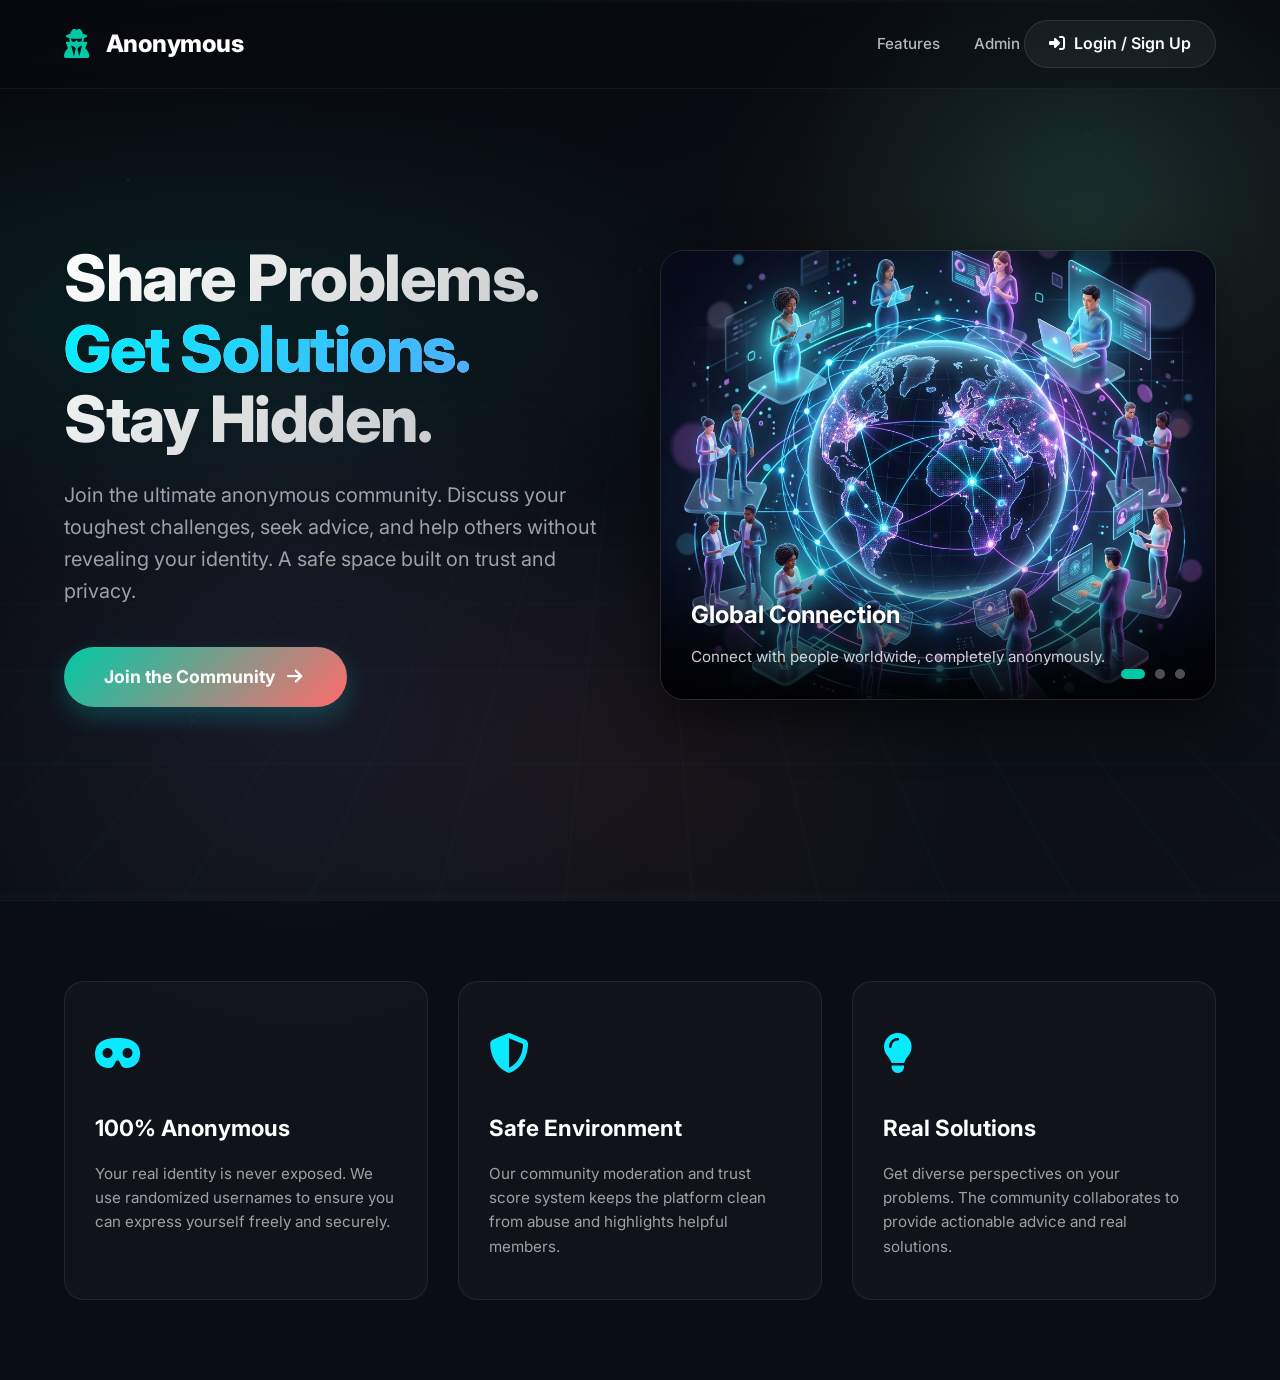
==== commit daabc174: "Fix Admin Panel API URLs to avoid localhost in prod, sync frontend to static" ====
--- a/src/main/resources/static/index.html
+++ b/src/main/resources/static/index.html
@@ -2,108 +2,398 @@
 <html lang="en">
 <head>
   <meta charset="UTF-8">
+  <title>Anonymous Platform - Share Problems. Get Solutions. Stay Hidden.</title>
   <meta name="viewport" content="width=device-width, initial-scale=1.0">
-  <title>Anonymous &middot; Login</title>
+  <link href="https://fonts.googleapis.com/css2?family=Inter:wght@300;400;500;600;700;800&display=swap" rel="stylesheet">
+  <link rel="stylesheet" href="https://cdnjs.cloudflare.com/ajax/libs/font-awesome/6.4.0/css/all.min.css" crossorigin="anonymous" referrerpolicy="no-referrer" />
   <link rel="stylesheet" href="css/glass.css">
-  <link rel="stylesheet" href="https://cdnjs.cloudflare.com/ajax/libs/font-awesome/6.4.0/css/all.min.css">
+  <style>
+    /* Custom landing page styles */
+    body {
+      overflow-x: hidden;
+      margin: 0;
+      font-family: 'Inter', sans-serif;
+      background: #080a10;
+      color: #fff;
+    }
+
+    .landing-nav {
+      position: fixed;
+      top: 0; left: 0; right: 0;
+      padding: 20px 5%;
+      display: flex;
+      justify-content: space-between;
+      align-items: center;
+      z-index: 100;
+      background: rgba(8, 10, 16, 0.4);
+      backdrop-filter: blur(12px);
+      -webkit-backdrop-filter: blur(12px);
+      border-bottom: 1px solid rgba(255, 255, 255, 0.05);
+    }
+    .landing-logo {
+      display: flex;
+      align-items: center;
+      gap: 12px;
+      font-size: 1.5rem;
+      font-weight: 800;
+      letter-spacing: -0.5px;
+    }
+    .landing-logo i { color: var(--accent); font-size: 1.8rem; }
+    .landing-nav-links a {
+      color: rgba(255, 255, 255, 0.7);
+      text-decoration: none;
+      font-weight: 500;
+      font-size: 0.95rem;
+      margin-left: 30px;
+      transition: color 0.3s;
+    }
+    .landing-nav-links a:hover { color: #fff; }
+    .btn-login {
+      padding: 10px 24px;
+      background: rgba(255, 255, 255, 0.05);
+      border: 1px solid rgba(255, 255, 255, 0.1);
+      border-radius: 30px;
+      color: #fff;
+      font-weight: 600;
+      transition: all 0.3s ease;
+      text-decoration: none;
+      display: inline-block;
+    }
+    .btn-login:hover {
+      background: rgba(255, 255, 255, 0.1);
+      transform: translateY(-2px);
+    }
+
+    .hero-section {
+      min-height: 100vh;
+      display: flex;
+      align-items: center;
+      padding: 100px 5% 50px;
+      position: relative;
+    }
+    
+    .hero-content {
+      flex: 1;
+      padding-right: 40px;
+      position: relative;
+      z-index: 10;
+    }
+    .hero-title {
+      font-size: 4rem;
+      font-weight: 800;
+      line-height: 1.1;
+      margin-bottom: 24px;
+      letter-spacing: -1.5px;
+      background: linear-gradient(135deg, #fff 0%, rgba(255,255,255,0.7) 100%);
+      -webkit-background-clip: text;
+      -webkit-text-fill-color: transparent;
+    }
+    .hero-title span {
+      background: linear-gradient(135deg, #00f2fe 0%, #4facfe 100%);
+      -webkit-background-clip: text;
+      -webkit-text-fill-color: transparent;
+    }
+    .hero-subtitle {
+      font-size: 1.25rem;
+      color: rgba(255, 255, 255, 0.6);
+      line-height: 1.6;
+      margin-bottom: 40px;
+      max-width: 600px;
+    }
+    
+    .btn-primary {
+      padding: 16px 40px;
+      font-size: 1.1rem;
+      border-radius: 40px;
+      background: linear-gradient(135deg, var(--accent) 0%, var(--accent-3) 100%);
+      color: #fff;
+      text-decoration: none;
+      font-weight: 700;
+      display: inline-flex;
+      align-items: center;
+      gap: 12px;
+      box-shadow: 0 10px 25px rgba(0, 242, 254, 0.2);
+      transition: all 0.3s ease;
+    }
+    .btn-primary:hover {
+      transform: translateY(-3px);
+      box-shadow: 0 15px 35px rgba(0, 242, 254, 0.3);
+    }
+
+    .hero-visual {
+      flex: 1;
+      display: flex;
+      justify-content: flex-end;
+      position: relative;
+      z-index: 10;
+    }
+
+    /* Slider Styles */
+    .slider-container {
+      width: 100%;
+      max-width: 600px;
+      height: 450px;
+      position: relative;
+      border-radius: 24px;
+      overflow: hidden;
+      box-shadow: 0 20px 50px rgba(0,0,0,0.5);
+      border: 1px solid rgba(255,255,255,0.1);
+    }
+    .slide {
+      position: absolute;
+      top: 0; left: 0; width: 100%; height: 100%;
+      opacity: 0;
+      transition: opacity 1s ease-in-out, transform 1s ease-in-out;
+      transform: scale(1.05);
+      background-size: cover;
+      background-position: center;
+    }
+    .slide.active {
+      opacity: 1;
+      transform: scale(1);
+    }
+    
+    .slide-overlay {
+      position: absolute;
+      bottom: 0; left: 0; right: 0;
+      padding: 40px 30px 30px;
+      background: linear-gradient(to top, rgba(0,0,0,0.9), transparent);
+    }
+    .slide-overlay h3 {
+      margin: 0 0 10px 0;
+      font-size: 1.5rem;
+      font-weight: 700;
+      text-shadow: 0 2px 4px rgba(0,0,0,0.5);
+    }
+    .slide-overlay p {
+      margin: 0;
+      color: rgba(255,255,255,0.8);
+      font-size: 0.95rem;
+    }
+
+    .slider-nav {
+      position: absolute;
+      bottom: 20px;
+      right: 30px;
+      display: flex;
+      gap: 10px;
+    }
+    .slider-dot {
+      width: 10px; height: 10px;
+      border-radius: 50%;
+      background: rgba(255,255,255,0.3);
+      cursor: pointer;
+      transition: all 0.3s ease;
+    }
+    .slider-dot.active {
+      background: var(--accent);
+      width: 24px;
+      border-radius: 10px;
+    }
+
+    /* Decorative Elements */
+    .landing-orb-1 {
+      position: absolute;
+      top: -100px; right: -100px;
+      width: 600px; height: 600px;
+      background: radial-gradient(circle, rgba(0,242,254,0.1) 0%, transparent 70%);
+      border-radius: 50%;
+      z-index: 1;
+      pointer-events: none;
+    }
+    .landing-orb-2 {
+      position: absolute;
+      bottom: -200px; left: -100px;
+      width: 800px; height: 800px;
+      background: radial-gradient(circle, rgba(161,140,209,0.1) 0%, transparent 70%);
+      border-radius: 50%;
+      z-index: 1;
+      pointer-events: none;
+    }
+
+    /* Features Section */
+    .features-section {
+      padding: 80px 5%;
+      background: rgba(12, 14, 22, 0.8);
+      border-top: 1px solid rgba(255,255,255,0.05);
+      position: relative;
+      z-index: 10;
+    }
+    .features-grid {
+      display: grid;
+      grid-template-columns: repeat(auto-fit, minmax(300px, 1fr));
+      gap: 30px;
+      max-width: 1200px;
+      margin: 0 auto;
+    }
+    .feature-card {
+      background: rgba(255,255,255,0.03);
+      border: 1px solid rgba(255,255,255,0.08);
+      border-radius: 20px;
+      padding: 40px 30px;
+      transition: transform 0.3s ease, background 0.3s ease;
+    }
+    .feature-card:hover {
+      transform: translateY(-10px);
+      background: rgba(255,255,255,0.05);
+    }
+    .feature-icon {
+      font-size: 2.5rem;
+      margin-bottom: 24px;
+      background: linear-gradient(135deg, #00f2fe 0%, #4facfe 100%);
+      -webkit-background-clip: text;
+      -webkit-text-fill-color: transparent;
+    }
+    .feature-card h3 {
+      font-size: 1.4rem;
+      margin-bottom: 16px;
+      font-weight: 700;
+    }
+    .feature-card p {
+      color: rgba(255,255,255,0.6);
+      line-height: 1.6;
+      font-size: 0.95rem;
+    }
+
+    @media (max-width: 900px) {
+      .hero-section {
+        flex-direction: column;
+        text-align: center;
+        padding-top: 120px;
+      }
+      .hero-content {
+        padding-right: 0;
+        margin-bottom: 60px;
+      }
+      .hero-title { font-size: 3rem; }
+      .hero-subtitle { margin: 0 auto 40px; }
+      .slider-container { height: 350px; }
+      .landing-nav-links { display: none; }
+    }
+  </style>
 </head>
-<body data-page="auth">
+<body>
 
   <div class="mesh-bg"></div>
-  <div class="glow-orb"></div>
-  <div class="glow-orb"></div>
-  <div class="glow-orb"></div>
+  <div class="landing-orb-1"></div>
+  <div class="landing-orb-2"></div>
   <div class="scan-line"></div>
 
-  <div class="auth-page page-wrapper">
-    <div class="auth-glass glass-static">
-
-      <div class="auth-logo">
-        <div class="auth-logo-icon"><i class="fa-solid fa-user-secret"></i></div>
-        <h1>Anonymous</h1>
-        <p>Share problems. Get solutions. Stay hidden.</p>
-      </div>
-
-      <div class="auth-switcher">
-        <button class="auth-switcher-btn active" id="tabLogin">Login</button>
-        <button class="auth-switcher-btn" id="tabSignup">Sign Up</button>
-      </div>
-
-      <form id="formLogin">
-        <div class="field">
-          <label class="field-label">Email</label>
-          <div class="field-input-wrap">
-            <span class="field-icon"><i class="fa-solid fa-envelope"></i></span>
-            <input class="field-input" type="email" id="lEmail" placeholder="you@example.com" required>
+  <nav class="landing-nav">
+    <div class="landing-logo">
+      <i class="fa-solid fa-user-secret"></i> Anonymous
+    </div>
+    <div>
+      <span class="landing-nav-links">
+        <a href="#features">Features</a>
+        <a href="admin.html">Admin</a>
+      </span>
+      <a href="auth.html" class="btn-login"><i class="fa-solid fa-right-to-bracket"></i> Login / Sign Up</a>
+    </div>
+  </nav>
+
+  <section class="hero-section">
+    <div class="hero-content">
+      <h1 class="hero-title">Share Problems.<br><span>Get Solutions.</span><br>Stay Hidden.</h1>
+      <p class="hero-subtitle">
+        Join the ultimate anonymous community. Discuss your toughest challenges, seek advice, and help others without revealing your identity. A safe space built on trust and privacy.
+      </p>
+      <a href="auth.html" class="btn-primary">
+        Join the Community <i class="fa-solid fa-arrow-right"></i>
+      </a>
+    </div>
+    
+    <div class="hero-visual">
+      <div class="slider-container" id="landingSlider">
+        <!-- Slide 1 -->
+        <div class="slide active" style="background-image: url('images/slide1.png')">
+          <div class="slide-overlay">
+            <h3>Global Connection</h3>
+            <p>Connect with people worldwide, completely anonymously.</p>
           </div>
         </div>
-        <div class="field">
-          <label class="field-label">Password</label>
-          <div class="field-input-wrap">
-            <span class="field-icon"><i class="fa-solid fa-lock"></i></span>
-            <input class="field-input" type="password" id="lPass" placeholder="Enter your password" required>
+        <!-- Slide 2 -->
+        <div class="slide" style="background-image: url('images/slide2.png')">
+          <div class="slide-overlay">
+            <h3>True Anonymity</h3>
+            <p>Your identity is protected. Share what matters without fear.</p>
           </div>
         </div>
-        <button type="submit" class="btn btn-glow">Login →</button>
-      </form>
-
-      <form id="formSignup" class="hidden">
-        <div class="field">
-          <label class="field-label">Email</label>
-          <div class="field-input-wrap">
-            <span class="field-icon"><i class="fa-solid fa-envelope"></i></span>
-            <input class="field-input" type="email" id="sEmail" placeholder="you@example.com" required>
+        <!-- Slide 3 -->
+        <div class="slide" style="background-image: url('images/slide3.png')">
+          <div class="slide-overlay">
+            <h3>Problem Solving</h3>
+            <p>Piece together solutions with the help of the community.</p>
           </div>
         </div>
-        <div class="field">
-          <label class="field-label">Password</label>
-          <div class="field-input-wrap">
-            <span class="field-icon"><i class="fa-solid fa-lock"></i></span>
-            <input class="field-input" type="password" id="sPass" placeholder="Min 6 characters" required>
-          </div>
+        
+        <div class="slider-nav">
+          <div class="slider-dot active" data-index="0"></div>
+          <div class="slider-dot" data-index="1"></div>
+          <div class="slider-dot" data-index="2"></div>
         </div>
-        <div class="field">
-          <label class="field-label">Confirm Password</label>
-          <div class="field-input-wrap">
-            <span class="field-icon"><i class="fa-solid fa-lock"></i></span>
-            <input class="field-input" type="password" id="sConfirm" placeholder="Re-enter password" required>
-          </div>
-        </div>
-
-        <div class="field" style="display: flex; align-items: center; gap: 8px; margin-top: 10px; margin-bottom: 20px;">
-          <input type="checkbox" id="termsCheck" required style="cursor: pointer;">
-          <label for="termsCheck" style="font-size: 0.85rem; color: var(--text-2); cursor: pointer;">
-            I agree to the <a href="#" style="color: var(--accent-1); text-decoration: underline;">Community Rules & Terms</a>
-          </label>
-        </div>
-
-        <button type="submit" class="btn btn-glow">Create Account →</button>
-      </form>
-
-      <form id="formVerify" class="hidden">
-        <div class="auth-logo" style="margin-bottom: 20px;">
-           <p id="verifyMsg" style="font-size: 0.9rem; color: var(--accent-1);">Verification code sent to your email.</p>
-        </div>
-        <div class="field">
-          <label class="field-label">6-Digit Code</label>
-          <div class="field-input-wrap">
-            <span class="field-icon"><i class="fa-solid fa-key"></i></span>
-            <input class="field-input" type="text" id="vOtp" placeholder="Enter OTP" maxlength="6" required style="letter-spacing: 8px; text-align: center; font-weight: bold; font-size: 1.2rem;">
-          </div>
-        </div>
-        <button type="submit" class="btn btn-glow">Verify & Continue →</button>
-        <p style="text-align: center; margin-top: 15px; font-size: 0.8rem; color: var(--text-2);">
-          Didn't get the code? <a href="#" id="resendBtn" style="color: var(--accent-1);">Resend OTP</a>
-        </p>
-      </form>
-
-      <div style="margin-top: 25px; text-align: center;">
-        <a href="admin.html" style="color: rgba(255,255,255,0.4); font-size: 0.75rem; text-decoration: none; transition: 0.3s;"><i class="fa-solid fa-shield-halved"></i> Admin Portal</a>
       </div>
-
-    </div>
-  </div>
-
-  <script src="js/glass-app.js"></script>
+    </div>
+  </section>
+
+  <section id="features" class="features-section">
+    <div class="features-grid">
+      <div class="feature-card">
+        <div class="feature-icon"><i class="fa-solid fa-mask"></i></div>
+        <h3>100% Anonymous</h3>
+        <p>Your real identity is never exposed. We use randomized usernames to ensure you can express yourself freely and securely.</p>
+      </div>
+      <div class="feature-card">
+        <div class="feature-icon"><i class="fa-solid fa-shield-halved"></i></div>
+        <h3>Safe Environment</h3>
+        <p>Our community moderation and trust score system keeps the platform clean from abuse and highlights helpful members.</p>
+      </div>
+      <div class="feature-card">
+        <div class="feature-icon"><i class="fa-solid fa-lightbulb"></i></div>
+        <h3>Real Solutions</h3>
+        <p>Get diverse perspectives on your problems. The community collaborates to provide actionable advice and real solutions.</p>
+      </div>
+    </div>
+  </section>
+
+  <script>
+    // Slider Logic
+    document.addEventListener('DOMContentLoaded', () => {
+      const slides = document.querySelectorAll('.slide');
+      const dots = document.querySelectorAll('.slider-dot');
+      let currentSlide = 0;
+      let slideInterval;
+
+      function goToSlide(n) {
+        slides[currentSlide].classList.remove('active');
+        dots[currentSlide].classList.remove('active');
+        currentSlide = (n + slides.length) % slides.length;
+        slides[currentSlide].classList.add('active');
+        dots[currentSlide].classList.add('active');
+      }
+
+      function nextSlide() {
+        goToSlide(currentSlide + 1);
+      }
+
+      function startSlideShow() {
+        slideInterval = setInterval(nextSlide, 4000);
+      }
+
+      function resetSlideShow() {
+        clearInterval(slideInterval);
+        startSlideShow();
+      }
+
+      dots.forEach((dot, index) => {
+        dot.addEventListener('click', () => {
+          goToSlide(index);
+          resetSlideShow();
+        });
+      });
+
+      startSlideShow();
+    });
+  </script>
 </body>
-</html>+</html>
